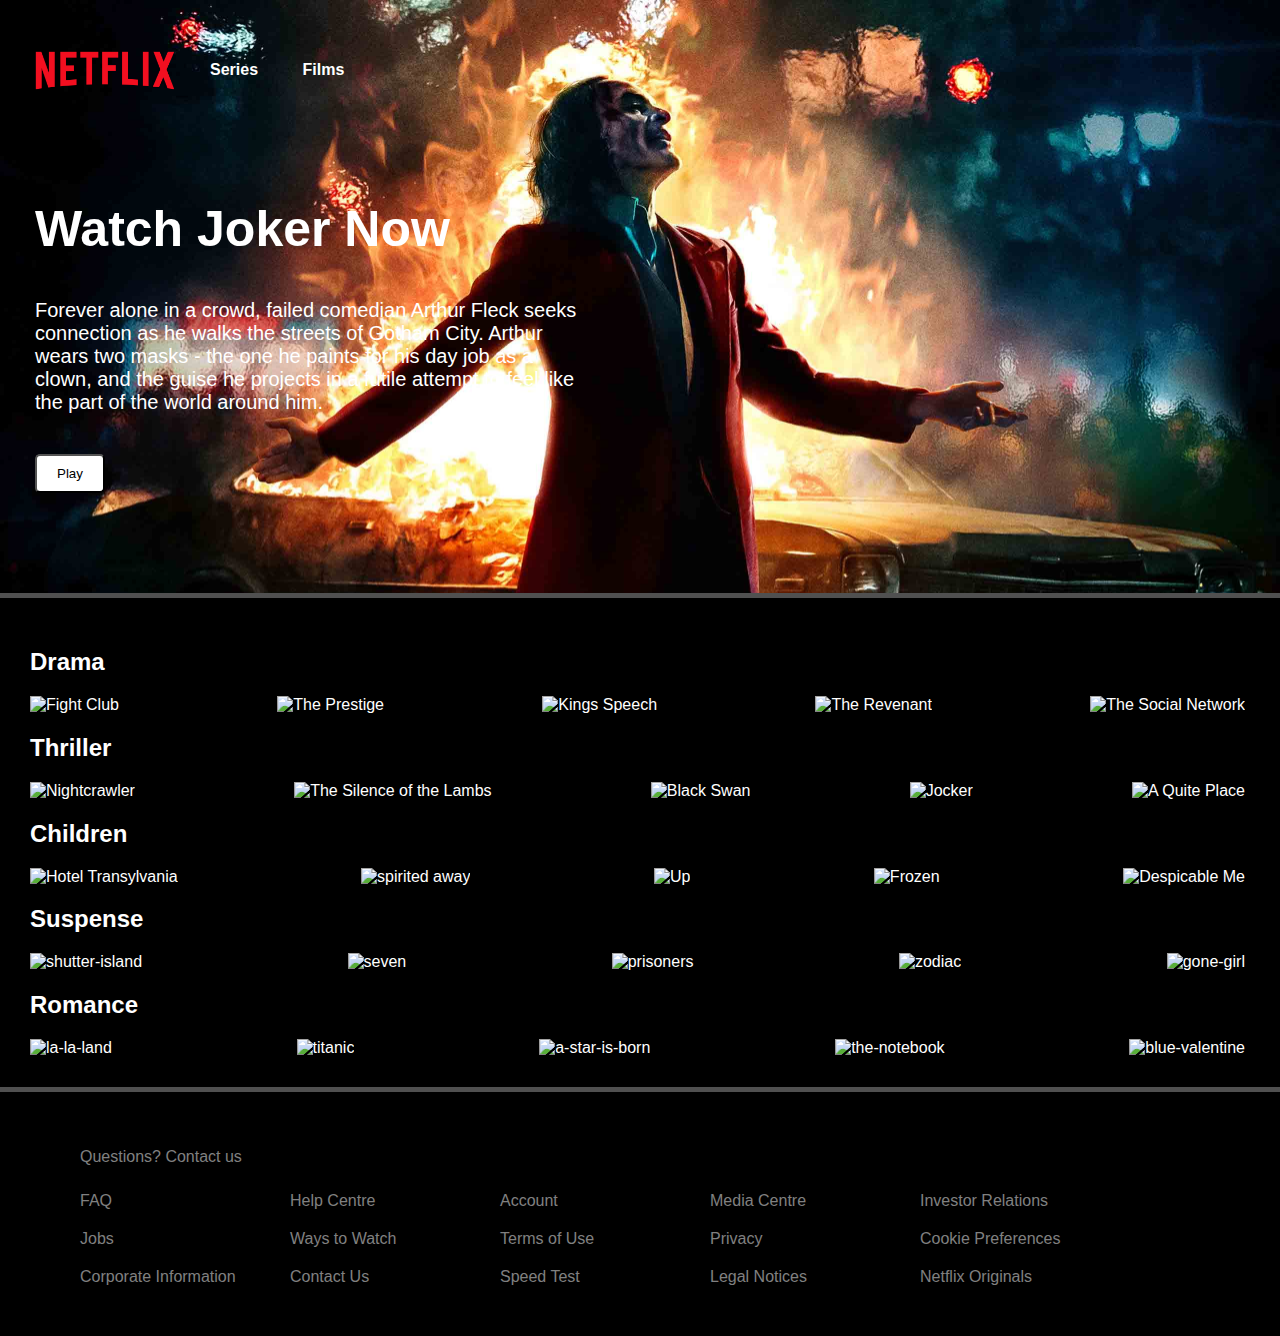
==== User/browse.html @ 4c60ebe0 "Add files via upload" ====
<!DOCTYPE html>
<html lang="en">

<head>
    <meta charset="UTF-8">
    <meta http-equiv="X-UA-Compatible" content="IE=edge">
    <meta name="viewport" content="width=device-width, initial-scale=1.0">
    <link rel="stylesheet" href="style.css">
    <title>Browse Netflix - Name</title>
</head>

<body>
    <div id="page">
        <div id="poster">
            <div id="header">
                <a href="../index.html"><img src="../images/NETFLIX.png" alt="logo-netflix" width="170vh"></a>
                <div id="category">
                    <a href="#" id="series-btn">Series</a>
                    <a href="#" id="films-btn">Films</a>
                </div>
            </div>
            <div id="poster-ele">
                <h2>Watch Joker Now</h2>
                <p class="desc">Forever alone in a crowd, failed comedian Arthur Fleck seeks connection as he walks the
                    streets of Gotham City. Arthur wears two masks - the one he paints for his day job as a clown, and
                    the guise he projects in a futile attempt to feel like the part of the world around him.</p>
                <button class="play">Play</button>
            </div>
        </div>
        <div id="films-series">
            <div id="Films">
                <div id="drama">
                    <h2>Drama</h2>
                    <div class="slide">
                        <div><img id="dram-1" class="card" src="images/films/drama/fight-club/small.jpg"
                                alt="Fight Club"></div>
                        <div><img id="dram-2" class="card" src="images/films/drama/the-prestige/small.jpg"
                                alt="The Prestige"></div>
                        <div><img id="dram-3" class="card" src="images/films/drama/kings-speech/small.jpg"
                                alt="Kings Speech"></div>
                        <div><img id="dram-4" class="card" src="images/films/drama/the-revenant/small.jpg"
                                alt="The Revenant"></div>
                        <div><img id="dram-5" class="card" src="images/films/drama/the-social-network/small.jpg"
                                alt="The Social Network"></div>
                    </div>
                    <div class="card-feature">
                        <div id="dram-1" class="cf">
                            <div class="card-desc">
                                <h2>Fight Club</h2>
                                <p>Unhappy with his capitalistic lifestyle, a white-collared insomniac forms an
                                    underground fight club with Tyler, a careless soap salesman. Soon, their venture
                                    spirals down into something sinister.</p>
                                <button class="play">Play</button>

                            </div>
                            <div class="card-img">
                                <img src="images/films/drama/fight-club/large.jpg" alt="fight-club">
                                <button class="close-cf">X</button>
                            </div>
                        </div>
                        <div id="dram-2" class="cf">
                            <div class="card-desc">
                                <h2>The Prestige</h2>
                                <p>Two friends and fellow magicians become bitter enemies after a sudden tragedy. As
                                    they devote themselves to this rivalry, they make sacrifices that bring them fame
                                    but with terrible consequences.</p>
                                <button class="play">Play</button>
                            </div>
                            <div class="card-img">
                                <img src="images/films/drama/the-prestige/large.jpg" alt="the-prestige">
                                <button class="close-cf">X</button>
                            </div>
                        </div>
                        <div id="dram-3" class="cf">
                            <div>
                                <h2>The King's Speech</h2>
                                <p>King George VI tries to overcome his stammering problem with the help of speech
                                    therapist Lionel Logue and makes himself worthy enough to lead his country through
                                    World War II.</p>
                                <button class="play">Play</button>
                            </div>
                            <div><img src="images/films/drama/kings-speech/large.jpg" alt="kings-speech">
                                <button class="close-cf">X</button>
                            </div>
                        </div>
                        <div id="dram-4" class="cf">
                            <div>
                                <h2>The Revenant</h2>
                                <p>Hugh Glass, a legendary frontiersman, is severely injured in a bear attack and is
                                    abandoned by his hunting crew. He uses his skills to survive and take revenge on his
                                    companion who betrayed him.</p>
                                <button class="play">Play</button>
                            </div>
                            <div><img src="images/films/drama/the-revenant/large.jpg" alt="the-revenant"><button class="close-cf">X</button></div>

                        </div>
                        <div id="dram-5" class="cf">
                            <div>
                                <h2>The Social Network</h2>
                                <p>Mark Zuckerberg creates a social networking site, Facebook, with his friend Eduardo's
                                    help. Though it turns out to be a successful venture, he severs ties with several
                                    people along the way.</p>
                                <button class="play">Play</button>
                            </div>
                            <div><img src="images/films/drama/the-social-network/large.jpg" alt="the-social-network">
                                <button class="close-cf">X</button>
                            </div>
                        </div>

                    </div>
                </div>
                <div id="thriller">
                    <h2>Thriller</h2>
                    <div class="slide">
                        <div><img id="thril-1" class="card" src="images/films/thriller/nightcrawler/small.jpg"
                                alt="Nightcrawler"></div>
                        <div><img id="thril-2" class="card"
                                src="images/films/thriller/the-silence-of-the-lambs/small.jpg"
                                alt="The Silence of the Lambs"></div>
                        <div><img id="thril-3" class="card" src="images/films/thriller/black-swan/small.jpg"
                                alt="Black Swan"></div>
                        <div><img id="thril-4" class="card" src="images/films/thriller/joker/small.jpg" alt="Jocker">
                        </div>
                        <div><img id="thril-5" class="card" src="images/films/thriller/a-quiet-place/small.jpg"
                                alt="A Quite Place"></div>
                    </div>
                    <div class="card-feature">
                        <div id="thril-1" class="cf">
                            <div>
                                <h2>Nightcrawler</h2>
                                <p>Louis Bloom, a petty thief, realises that he can make money by capturing photographs
                                    of crime scenes and starts resorting to extreme tactics to get them.</p>
                                <button class="play">Play</button>
                            </div>
                            <div><img src="images/films/thriller/nightcrawler/large.jpg" alt="Nightcrawler"><button class="close-cf">X</button></div>

                        </div>
                        <div id="thril-2" class="cf">
                            <div>
                                <h2>The Silence of the Lambs</h2>
                                <p>Clarice Starling, an FBI agent, seeks help from Hannibal Lecter, a psychopathic
                                    serial killer and former psychiatrist, in order to apprehend another serial killer
                                    who has been claiming female victims.</p>
                                <button class="play">Play</button>
                            </div>
                            <div><img src="images/films/thriller/the-silence-of-the-lambs/large.jpg"
                                    alt="the-silence-of-the-lambs"><button class="close-cf">X</button></div>

                        </div>
                        <div id="thril-3" class="cf">
                            <div>
                                <h2>Black Swan</h2>
                                <p>Nina, a ballerina, gets the chance to play the White Swan, Princess Odette. But she
                                    finds herself slipping into madness when Thomas, the artistic director, decides that
                                    Lily might fit the role better.</p>
                                <button class="play">Play</button>
                            </div>
                            <div><img src="images/films/thriller/black-swan/large.jpg" alt="black-swan"><button class="close-cf">X</button></div>

                        </div>
                        <div id="thril-4" class="cf">
                            <div>
                                <h2>Joker</h2>
                                <p>Arthur Fleck, a party clown, leads an impoverished life with his ailing mother.
                                    However, when society shuns him and brands him as a freak, he decides to embrace the
                                    life of crime and chaos.</p>
                                <button class="play">Play</button>
                            </div>
                            <div><img src="images/films/thriller/joker/large.jpg" alt="Jocker"><button class="close-cf">X</button></div>

                        </div>
                        <div id="thril-5" class="cf">
                            <div>
                                <h2>A Quiet Place</h2>
                                <p>A family struggles for survival in a world where most humans have been killed by
                                    blind but noise-sensitive creatures. They are forced to communicate in sign language
                                    to keep the creatures at bay.</p>
                                <button class="play">Play</button>
                            </div>
                            <div><img src="images/films/thriller/a-quiet-place/large.jpg" alt="a-quiet-place"><button class="close-cf">X</button></div>
                        </div>
                    </div>
                </div>
                <div id="children">
                    <h2>Children</h2>
                    <div class="slide">
                        <div><img id="child-1" class="card" src="images/films/children/hotel-transylvania/small.jpg"
                                alt="Hotel Transylvania"></div>
                        <div><img id="child-2" class="card" src="images/films/children/spirited-away/small.jpg"
                                alt="spirited away"></div>
                        <div><img id="child-3" class="card" src="images/films/children/up/small.jpg" alt="Up"></div>
                        <div><img id="child-4" class="card" src="images/films/children/frozen/small.jpg" alt="Frozen">
                        </div>
                        <div><img id="child-5" class="card" src="images/films/children/despicable-me/small.jpg"
                                alt="Despicable Me"></div>
                    </div>
                    <div class="card-feature">
                        <div id="child-1" class="cf">
                            <div>
                                <h2>Hotel Transylvania</h2>
                                <p>Count Dracula runs a high-end resort for monsters and is overprotective of his
                                    daughter, Mavis. When a human named Johnny enters the hotel, Dracula tries to
                                    prevent Mavis from falling for him.</p>
                                <button class="play">Play</button>
                            </div>
                            <div><img src="images/films/children/hotel-transylvania/large.jpg" alt="hotel-transylvania"><button class="close-cf">X</button>
                            </div>

                        </div>
                        <div id="child-2" class="cf">
                            <div>
                                <h2>Spirited Away</h2>
                                <p>Ten-year-old Chihiro and her parents end up at an abandoned amusement park inhabited
                                    by supernatural beings. Soon, she learns that she must work to free her parents who
                                    have been turned into pigs.</p>
                                <button class="play">Play</button>
                            </div>
                            <div><img src="images/films/children/spirited-away/large.jpg" alt="spirited-away"><button class="close-cf">X</button></div>
                        </div>
                        <div id="child-3" class="cf">
                            <div>
                                <h2>Up</h2>
                                <p>Carl, an old widower, goes off on an adventure in his flying house in search of
                                    Paradise Falls, his wife's dream destination.</p>
                                <button class="play">Play</button>
                            </div>
                            <div><img src="images/films/children/up/large.jpg" alt="Up"><button class="close-cf">X</button></div>

                        </div>
                        <div id="child-4" class="cf">
                            <div>
                                <h2>Frozen</h2>
                                <p>Three snowboarders are stranded on a chairlift while riding up Mount Holliston. When
                                    the night lights suddenly go off, they either need to find their way down or freeze
                                    to death.</p>
                                <button class="play">Play</button>
                            </div>
                            <div><img src="images/films/children/frozen/large.jpg" alt="frozen"><button class="close-cf">X</button></div>

                        </div>
                        <div id="child-5" class="cf">
                            <div>
                                <h2>Despicable Me</h2>
                                <p>Gru, a criminal mastermind, adopts three orphans as pawns to carry out the biggest
                                    heist in history. His life takes an unexpected turn when the little girls see him as
                                    their potential father.</p>
                                <button class="play">Play</button>
                            </div>
                            <div><img src="images/films/children/despicable-me/large.jpg" alt="despicable-me"><button class="close-cf">X</button></div>

                        </div>
                    </div>
                </div>
                <div id="suspense">
                    <h2>Suspense</h2>
                    <div class="slide">
                        <div><img id="susp-1" class="card" src="images/films/suspense/shutter-island/small.jpg"
                                alt="shutter-island"></div>
                        <div><img id="susp-2" class="card" src="images/films/suspense/seven/small.jpg" alt="seven">
                        </div>
                        <div><img id="susp-3" class="card" src="images/films/suspense/prisoners/small.jpg"
                                alt="prisoners"></div>
                        <div><img id="susp-4" class="card" src="images/films/suspense/zodiac/small.jpg" alt="zodiac">
                        </div>
                        <div><img id="susp-5" class="card" src="images/films/suspense/gone-girl/small.jpg"
                                alt="gone-girl"></div>
                    </div>
                    <div class="card-feature">
                        <div id="susp-1" class="cf">
                            <div>
                                <h2>Shutter Island</h2>
                                <p>Teddy Daniels and Chuck Aule, two US marshals, are sent to an asylum on a remote
                                    island in order to investigate the disappearance of a patient, where Teddy uncovers
                                    a shocking truth about the place.</p>
                                <button class="play">Play</button>
                            </div>
                            <div><img src="images/films/suspense/shutter-island/large.jpg" alt="shutter-island"><button class="close-cf">X</button></div>

                        </div>
                        <div id="susp-2" class="cf">
                            <div>
                                <h2>Seven</h2>
                                <p>A serial killer begins murdering people according to the seven deadly sins, and it is
                                    up to a detective who is about to retire and another who just moved to the city to
                                    bring him to justice.</p>
                                <button class="play">Play</button>
                            </div>
                            <div><img src="images/films/suspense/seven/large.jpg" alt="Seven"><button class="close-cf">X</button></div>

                        </div>
                        <div id="susp-3" class="cf">
                            <div>
                                <h2>Prisoners</h2>
                                <p>When the police take time to find Keller Dover's daughter and her friend, he decides
                                    to go on a search himself. His desperation leads him closer to finding the truth and
                                    also jeopardises his own life.</p>
                                <button class="play">Play</button>
                            </div>
                            <div><img src="images/films/suspense/prisoners/large.jpg" alt="Prisoners"><button class="close-cf">X</button></div>

                        </div>
                        <div id="susp-4" class="cf">
                            <div>
                                <h2>Zodiac</h2>
                                <p>Robert Graysmith, a cartoonist by profession, finds himself obsessively thinking
                                    about the Zodiac killer. He uses his puzzle-solving abilities to get closer to
                                    revealing the identity of the killer.</p>
                                <button class="play">Play</button>
                            </div>
                            <div><img src="images/films/suspense/zodiac/large.jpg" alt="Zodiac"><button class="close-cf">X</button></div>

                        </div>
                        <div id="susp-5" class="cf">
                            <div>
                                <h2>Gone Girl</h2>
                                <p>Nick Dunne discovers that the entire media focus has shifted on him when his wife,
                                    Amy Dunne, mysteriously disappears on the day of their fifth wedding anniversary.
                                </p>
                                <button class="play">Play</button>
                            </div>
                            <div><img src="images/films/suspense/gone-girl/large.jpg" alt="gone-girl"><button class="close-cf">X</button></div>
                        </div>
                    </div>
                </div>
                <div id="romance">
                    <h2>Romance</h2>
                    <div class="slide">
                        <div><img id="rom-1" class="card" src="images/films/romance/la-la-land/small.jpg"
                                alt="la-la-land"></div>
                        <div><img id="rom-2" class="card" src="images/films/romance/titanic/small.jpg" alt="titanic">
                        </div>
                        <div><img id="rom-3" class="card" src="images/films/romance/a-star-is-born/small.jpg"
                                alt="a-star-is-born"></div>
                        <div><img id="rom-4" class="card" src="images/films/romance/the-notebook/small.jpg"
                                alt="the-notebook"></div>
                        <div><img id="rom-5" class="card" src="images/films/romance/blue-valentine/small.jpg"
                                alt="blue-valentine"></div>
                    </div>
                    <div class="card-feature">
                        <div id="rom-1" class="cf">
                            <div>
                                <h2>La La Land</h2>
                                <p>When Sebastian, a pianist, and Mia, an actress, follow their passion and achieve
                                    success in their respective fields, they find themselves torn between their love for
                                    each other and their careers.</p>
                                <button class="play">Play</button>
                            </div>
                            <div><img src="images/films/romance/la-la-land/large.jpg" alt="la-la-land"><button class="close-cf">X</button></div>

                        </div>
                        <div id="rom-2" class="cf">
                            <div>
                                <h2>Titanic</h2>
                                <p>Seventeen-year-old Rose hails from an aristocratic family and is set to be married.
                                    When she boards the Titanic, she meets Jack Dawson, an artist, and falls in love
                                    with him.</p>
                                <button class="play">Play</button>
                            </div>
                            <div><img src="images/films/romance/titanic/large.jpg" alt="titanic"><button class="close-cf">X</button></div>

                        </div>
                        <div id="rom-3" class="cf">
                            <div>
                                <h2>A Star Is Born</h2>
                                <p>After falling in love with struggling artist Ally, Jackson, a musician, coaxes her to
                                    follow her dreams, while he battles with alcoholism and his personal demons.</p>
                                <button class="play">Play</button>
                            </div>
                            <div><img src="images/films/romance/a-star-is-born/large.jpg" alt="a-star-is-born"><button class="close-cf">X</button></div>

                        </div>
                        <div id="rom-4" class="cf">
                            <div>
                                <h2>The Notebook</h2>
                                <p>Duke reads the story of Allie and Noah, two lovers who were separated by fate, to Ms
                                    Hamilton, an old woman who suffers from dementia, on a daily basis out of his
                                    notebook.</p>
                                <button class="play">Play</button>
                            </div>
                            <div><img src="images/films/romance/the-notebook/large.jpg" alt="the-notebook"><button class="close-cf">X</button></div>

                        </div>
                        <div id="rom-5" class="cf">
                            <div>
                                <h2>Blue Valentine</h2>
                                <p>Cindy and Dean's dysfunctional marriage fails to stand the test of time as they try
                                    to raise their young daughter and rekindle their relationship.</p>
                                <button class="play">Play</button>
                            </div>
                            <div><img src="images/films/romance/blue-valentine/large.jpg" alt="blue-valentine"><button class="close-cf">X</button></div>
                        </div>
                    </div>
                </div>
            </div>
            <div id="Series">
                <div id="comedy">
                    <h2>Comedy</h2>
                    <div class="slide">
                        <div><img id="comedy-1" class="card" src="images/series/comedies/arrested-development/small.jpg"
                                alt="arrested-development"></div>
                        <div><img id="comedy-2" class="card" src="images/series/comedies/curb-your-enthusiasm/small.jpg"
                                alt="curb-your-enthusiasm"></div>
                        <div><img id="comedy-3" class="card" src="images/series/comedies/family-guy/small.jpg"
                                alt="family-guy"></div>
                        <div><img id="comedy-4" class="card" src="images/series/comedies/south-park/small.jpg"
                                alt="south-park"></div>
                        <div><img id="comedy-5" class="card" src="images/series/comedies/the-office/small.jpg"
                                alt="the-office"></div>
                    </div>
                    <div class="card-feature">
                        <div id="comedy-1" class="cf">
                            <div>
                                <h2>Arrested Development</h2>
                                <p>The Bluth family, once a prominent name in the business, loses everything after the
                                    head patriarch gets convicted for fraud. Now Michael, the only sane one in the
                                    family, must maintain peace at home.</p>
                                <button class="play">Play</button>
                            </div>
                            <div><img src="images/series/comedies/arrested-development/large.jpg"
                                    alt="arrested-development"><button class="close-cf">X</button></div>

                        </div>
                        <div id="comedy-2" class="cf">
                            <div>
                                <h2>Curb Your Enthusiasm</h2>
                                <p>Larry David, a famous television writer and producer, gets into various misadventures
                                    with his friends and celebrity colleagues in Los Angeles.</p>
                                <button class="play">Play</button>
                            </div>
                            <div><img src="images/series/comedies/curb-your-enthusiasm/large.jpg"
                                    alt="curb-your-enthusiasm"><button class="close-cf">X</button></div>

                        </div>
                        <div id="comedy-3" class="cf">
                            <div>
                                <h2>Family Guy</h2>
                                <p>Peter Griffin and his family of two teenagers, a smart dog, a devilish baby and his
                                    wife find themselves in some of the most hilarious scenarios.</p>
                                <button class="play">Play</button>
                            </div>
                            <div><img src="images/series/comedies/family-guy/large.jpg" alt="family-guy"><button class="close-cf">X</button></div>

                        </div>
                        <div id="comedy-4" class="cf">
                            <div>
                                <h2>South Park</h2>
                                <p>Stan, Kyle, Eric and Kenny are four foul-mouthed friends who live in South Park. They
                                    have several bizarre misadventures in and around town, involving both the ordinary
                                    and supernatural.</p>
                                <button class="play">Play</button>
                            </div>
                            <div><img src="images/series/comedies/south-park/large.jpg" alt="south-park"><button class="close-cf">X</button></div>

                        </div>
                        <div id="comedy-5" class="cf">
                            <div>
                                <h2>The Office</h2>
                                <p>A motley group of office workers go through hilarious misadventures at the Scranton,
                                    Pennsylvania, branch of the Dunder Mifflin Paper Company.</p>
                                <button class="play">Play</button>
                            </div>
                            <div><img src="images/series/comedies/the-office/large.jpg" alt="the-office"><button class="close-cf">X</button></div>

                        </div>
                    </div>
                </div>
                <div id="crime">
                    <h2>Crime</h2>
                    <div class="slide">
                        <div><img id="crime-1" class="card" src="images/series/crime/long-shot/small.jpg"
                                alt="long-shot"></div>
                        <div><img id="crime-2" class="card" src="images/series/crime/making-a-murderer/small.jpg"
                                alt="making-a-murderer"></div>
                        <div><img id="crime-3" class="card" src="images/series/crime/the-confession-killer/small.jpg"
                                alt="the-confession-killer"></div>
                        <div><img id="crime-4" class="card" src="images/series/crime/the-innocent-man/small.jpg"
                                alt="the-innocent-man"></div>
                        <div><img id="crime-5" class="card" src="images/series/crime/the-staircase/small.jpg"
                                alt="the-staircase"></div>
                    </div>
                    <div class="card-feature">
                        <div id="crime-1" class="cf">
                            <div>
                                <h2>Long Shot</h2>
                                <p>An innocent man is accused of murder, leading his attorney on a wild chase to confirm
                                    his alibi using raw footage from a television show.</p>
                                <button class="play">Play</button>
                            </div>
                            <div><img src="images/series/crime/long-shot/large.jpg" alt="long-shot"><button class="close-cf">X</button></div>
                        </div>
                        <div id="crime-2" class="cf">
                            <div>
                                <h2>Making a Murderer</h2>
                                <p>Exonerated after spending nearly two decades in prison for a crime he did not commit,
                                    Steven Avery filed suit against Manitowoc County, Wis., and several individuals
                                    involved with his arrest.</p>
                                <button class="play">Play</button>
                            </div>
                            <div><img src="images/series/crime/making-a-murderer/large.jpg" alt="making-a-murderer"><button class="close-cf">X</button></div>
                            
                        </div>
                        <div id="crime-3" class="cf">
                            <div>
                                <h2>The Confession Killer</h2>
                                <p>In the 1980s, Henry Lee Lucas confessed to hundreds of murders, which allowed
                                    grieving families to get closure for the unsolved cases. There was no direct
                                    evidence linking Lucas to the crime scenes.</p>
                                <button class="play">Play</button>
                            </div>
                            <div><img src="images/series/crime/the-confession-killer/large.jpg" alt="the-confession-killer"><button class="close-cf">X</button></div>
                            
                        </div>
                        <div id="crime-4" class="cf">
                            <div>
                                <h2>The Innocent Man</h2>
                                <p>Two murders that shook the small town of Ada, Okla., in the 1980s gained national
                                    attention and even led to renowned author John Grisham writing a nonfiction book
                                    about the crimes.</p>
                                <button class="play">Play</button>
                            </div>
                            <div><img src="images/series/crime/the-innocent-man/large.jpg" alt="the-innocent-man"><button class="close-cf">X</button></div>
                            
                        </div>
                        <div id="crime-5" class="cf">
                            <div>
                                <h2>Death on the Staircase</h2>
                                <p>In 2001 novelist Michael Peterson's wife died, and he claimed she perished after
                                    falling down stairs at their home. The medical examiner, however, determined that
                                    she had been beaten with a weapon, which led to Peterson becoming a suspect in what
                                    would become a murder investigation.</p>
                                <button class="play">Play</button>
                            </div>
                            <div><img src="images/series/crime/the-staircase/large.jpg" alt="the-staircase"><button class="close-cf">X</button></div>
                            
                        </div>
                    </div>
                </div>
                <div id="Children">
                    <h2>Children</h2>
                    <div class="slide">
                        <div><img id="childs-1" class="card" src="images/series/children/arthur/small.jpg" alt="Arthur"></div>
                        <div><img id="childs-2" class="card" src="images/series/children/dora-the-explorer/small.jpg"
                            alt="dora-the-explorer"></div>
                        <div><img id="childs-3" class="card" src="images/series/children/paw-patrol/small.jpg"
                            alt="paw-patrol"></div>
                        <div><img id="childs-4" class="card" src="images/series/children/peppa-pig/small.jpg"
                            alt="peppa-pig"></div>
                        <div><img id="childs-5" class="card" src="images/series/children/spongebob/small.jpg"
                            alt="spongebob"></div>
                    </div>
                    <div class="card-feature">
                        <div id="childs-1" class="cf">
                            <div>
                                <h2>Arthur</h2>
                                <p>Learn about the family of insects that are invertebrate and have an exoskeleton.</p>
                                <button class="play">Play</button>
                            </div>
                            <div><img src="images/series/children/arthur/large.jpg" alt="arthur"><button class="close-cf">X</button></div>
                            
                        </div>
                        <div id="childs-2" class="cf">
                            <div>
                                <h2>Dora the Explorer</h2>
                                <p>An eight-year-old courageous girl, Dora, embarks on a trip with her best friend,
                                    Boots, in order to find something that interests her.</p>
                                <button class="play">Play</button>
                            </div>
                            <div><img src="images/series/children/dora-the-explorer/large.jpg" alt="dora-the-explorer"><button class="close-cf">X</button></div>
                            
                        </div>
                        <div id="childs-3" class="cf">
                            <div>
                                <h2>PAW Patrol</h2>
                                <p>Six brave puppies, captained by a tech-savvy ten-year-old boy, Ryder, work together
                                    to accomplish high-stakes rescue missions to safeguard the residents of the
                                    Adventure Bay community.</p>
                                <button class="play">Play</button>
                            </div>
                            <div><img src="images/series/children/paw-patrol/large.jpg" alt="paw-patrol"><button class="close-cf">X</button></div>
                            
                        </div>
                        <div id="childs-4" class="cf">
                            <div>
                                <h2>Peppa</h2>
                                <p>Peppa, an outgoing preschool pig, participates in many energetic activities. She
                                    learns something new every day and has a lot of fun with her family and friends.</p>
                                <button class="play">Play</button>
                            </div>
                            <div><img src="images/series/children/peppa-pig/large.jpg" alt="peppa-pig"><button class="close-cf">X</button></div>
                            
                        </div>
                        <div id="childs-5" class="cf">
                            <div>
                                <h2>SpongeBob SquarePants</h2>
                                <p>A yellow sea sponge named SpongeBob SquarePants, who enjoys being a cook at Krusty
                                    Krab, lives in the Pacific Ocean. He embarks on various adventures with his friends
                                    at Bikini Bottom.</p>
                                <button class="play">Play</button>
                            </div>
                            <div><img src="images/series/children/spongebob/large.jpg" alt="SpongeBob"><button class="close-cf">X</button></div>
                            
                        </div>
                    </div>
                </div>
                <div id="documentary">
                    <h2>Documentary</h2>
                    <div class="slide">
                        <div><img id="doc-1" class="card" src="images/series/documentaries/amanda-knox/small.jpg"
                            alt="amanda-knox"></div>
                        <div><img id="doc-2" class="card" src="images/series/documentaries/citizenfour/small.jpg"
                            alt="citizenfour"></div>
                        <div><img id="doc-3" class="card" src="images/series/documentaries/man-on-wire/small.jpg"
                            alt="man-on-wire"></div>
                        <div><img id="doc-4" class="card" src="images/series/documentaries/super-size-me/small.jpg"
                            alt="super-size-me"></div>
                        <div><img id="doc-5" class="card" src="images/series/documentaries/tiger-king/small.jpg"
                            alt="tiger-king"></div>
                    </div>
                    <div class="card-feature">
                        <div id="doc-1" class="cf">
                            <div>
                                <h2>Amanda Knox</h2>
                                <p>The story of the trial, conviction and acquittal of Amanda Knox for the murder of an
                                    exchange student in Italy.</p>
                                <button class="play">Play</button>
                            </div>
                            <div><img src="images/series/documentaries/amanda-knox/large.jpg" alt="amanda-knox"><button class="close-cf">X</button></div>
                            
                        </div>
                        <div id="doc-2" class="cf">
                            <div>
                                <h2>Citizenfour</h2>
                                <p>After Laura Poitras received encrypted emails from someone with information on the
                                    government's massive covert-surveillance programs, she and reporter Glenn Greenwald
                                    flew to Hong Kong to meet the sender, who turned out to be Edward Snowden.</p>
                                <button class="play">Play</button>
                            </div>
                            <div><img src="images/series/documentaries/citizenfour/large.jpg" alt="citizenfour"><button class="close-cf">X</button></div>
                            
                        </div>
                        <div id="doc-3" class="cf">
                            <div>
                                <h2>Man on Wire</h2>
                                <p>Using actual footage from the event seamlessly mingled with new re-enactments,
                                    filmmaker James Marsh masterfully recreates high-wire daredevil Philippe Petit's
                                    1974 stunt: performing acrobatics on a thin wire strung between the Twin Towers of
                                    the World Trade Center.</p>
                                <button class="play">Play</button>
                            </div>
                            <div><img src="images/series/documentaries/man-on-wire/large.jpg" alt="man-on-wire"><button class="close-cf">X</button></div>
                            
                        </div>
                        <div id="doc-4" class="cf">
                            <div>
                                <h2>Super Size Me</h2>
                                <p>Director Morgan Spurlock's social experiment in fast-food gastronomy sees him
                                    attempting to subsist uniquely on food from the McDonald's menu for an entire month.
                                    In the process his weight balloons, his energy level plummets and he experiences all
                                    sorts of unexpected -- and terrifying -- side effect.</p>
                                <button class="play">Play</button>
                            </div>
                            <div><img src="images/series/documentaries/super-size-me/large.jpg" alt="super-size-me"><button class="close-cf">X</button></div>
                            
                        </div>
                        <div id="doc-5" class="cf">
                            <div>
                                <h2>Tiger King</h2>
                                <p>An exploration of big cat breeding and its bizarre underworld, populated by eccentric
                                    characters, namely zoo operator Joseph Maldonado-Passage.</p>
                                <button class="play">Play</button>
                            </div>
                            <div><img src="images/series/documentaries/tiger-king/large.jpg" alt="tiger-king"><button class="close-cf">X</button></div>     
                        </div>
                    </div>
                </div>
                <div id="feel-good">
                    <h2>Feel Good</h2>
                    <div class="slide">
                        <div><img id="fg-1" class="card" src="images/series/feel-good/forrest-gump/small.jpg"
                            alt="forrest-gump"></div>
                        <div><img id="fg-2" class="card" src="images/series/feel-good/good-will-hunting/small.jpg"
                            alt="good-will-hunting"></div>
                        <div><img id="fg-3" class="card" src="images/series/feel-good/juno/small.jpg" alt="juno"></div>
                        <div><img id="fg-4" class="card" src="images/series/feel-good/midnight-in-paris/small.jpg"
                            alt="midnight-in-paris"></div>
                        <div><img id="fg-5" class="card" src="images/series/feel-good/school-of-rock/small.jpg"
                            alt="school-of-rock"></div>
                    </div>
                    <div class="card-feature">
                        <div id="fg-1" class="cf">
                            <div>
                                <h2>Forrest Gump</h2>
                                <p>Forrest, a man with low IQ, recounts the early years of his life when he found
                                    himself in the middle of key historical events. All he wants now is to be reunited
                                    with his childhood sweetheart, Jenny.</p>
                                <button class="play">Play</button>
                            </div>
                            <div><img src="images/series/feel-good/forrest-gump/large.jpg" alt="forrest-gump"><button class="close-cf">X</button></div>
                            
                        </div>
                        <div id="fg-2" class="cf">
                            <div>
                                <h2>Good Will Hunting</h2>
                                <p>Will Hunting, a genius in mathematics, solves all the difficult mathematical
                                    problems. When he faces an emotional crisis, he takes help from psychiatrist Dr Sean
                                    Maguireto, who helps him recover.</p>
                                <button class="play">Play</button>
                            </div>
                            <div><img src="images/series/feel-good/good-will-hunting/large.jpg" alt="good-will-hunting"><button class="close-cf">X</button></div>
                            
                        </div>
                        <div id="fg-3" class="cf">
                            <div>
                                <h2>Juno</h2>
                                <p>Social misfit Juno protects herself with a caustic wit, but her unplanned pregnancy
                                    has the teen getting more involved in the lives of her baby's adoptive parents than
                                    she expected.</p>
                                <button class="play">Play</button>
                            </div>
                            <div><img src="images/series/feel-good/juno/large.jpg" alt="juno"><button class="close-cf">X</button></div>
                            
                        </div>
                        <div id="fg-4" class="cf">
                            <div>
                                <h2>Midnight in Paris</h2>
                                <p>Gil arrives with his fiancee and her family in Paris for a vacation, even as he tries
                                    to finish his debut novel. He is beguiled by the city, which takes him to a time
                                    past, away from his fiancee.</p>
                                <button class="play">Play</button>
                            </div>
                            <div><img src="images/series/feel-good/midnight-in-paris/large.jpg" alt="midnight-in-paris"><button class="close-cf">X</button></div>
                            
                        </div>
                        <div id="fg-5" class="cf">
                            <div>
                                <h2>School of Rock</h2>
                                <p>Dewey Finn, an amateur rock enthusiast, slyly takes up his friend's job by posing as
                                    a substitute teacher. Bearing no qualifications for it, he instead starts training
                                    the students to form a band.</p>
                                <button class="play">Play</button>
                            </div>
                            <div><img src="images/series/feel-good/school-of-rock/large.jpg" alt="school-of-rock"><button class="close-cf">X</button></div>
                        </div>
                    </div>
                </div>
            </div>
        </div>
        <div id="footer">
            <p>Questions? Contact us</p>
            <ul id="footer-links">
                <li><a href="#">FAQ</a></li>
                <li><a href="#">Help Centre</a></li>
                <li><a href="#">Account</a></li>
                <li><a href="#">Media Centre</a></li>
                <li><a href="#">Investor Relations</a></li>
                <li><a href="#">Jobs</a></li>
                <li><a href="#">Ways to Watch</a></li>
                <li><a href="#">Terms of Use</a></li>
                <li><a href="#">Privacy</a></li>
                <li><a href="#">Cookie Preferences</a></li>
                <li><a href="#">Corporate Information</a></li>
                <li><a href="#">Contact Us</a></li>
                <li><a href="#">Speed Test</a></li>
                <li><a href="#">Legal Notices</a></li>
                <li><a href="#">Netflix Originals</a></li>
            </ul>
        </div>
    </div>
    <div id="video-player">
        <div id="vid-div"><video src="media/joker.mp4" id="vide" controls poster='media/joker.jpg'></video></div>
    </div>
    <script src="script.js"></script>
</body>

</html>
---- User/style.css ----
*{
    box-sizing: border-box;
}
body{
    background-color: black;
    margin: 0;
    padding: 0;
    color: white;
    font-family: 'Netflix Sans','Helvetica Neue',Helvetica,Arial,sans-serif;
}
a{
    text-decoration: none;
    color: white;
}
ul{
    list-style: none;
}
.desc{
    font-family: 'Arial';
    font-size: 20px;
    margin-bottom: 40px;
}
/* Header */
#header{
    display: flex;
    flex-direction: row;
    align-items: center;
    flex-wrap: wrap;
}
#category a{
    margin: 15px;
    padding: 5px;
    font-weight: bold;
}
#category a:hover{
    border-bottom: 1px solid white;
}
/* Poster */
#poster{
    background: url(media/joker.jpg);
    background-size: cover;
    background-repeat: no-repeat;
    padding: 20px;
    border-bottom: 5px solid rgb(80, 80, 80);
}
#poster-ele{
    width: 45%;
    margin: 80px 15px;
}
#poster-ele h2{
    font-size: 50px;
}
.play{
    background-color: white;
    color: black;
    border-radius: 5px;
    padding: 10px 20px;
}
.play:hover{
    cursor: pointer;
}
@media (max-width:650px)
{
    #header{
        justify-content: center;
    }
    #poster{
        background-position: center;
    }
    #poster-ele{
        width: auto;
        padding: 5px 10px ;
        margin: 15px 0;
        background-color: rgba(0, 0, 0, 0.5);
    }
    #poster-ele h2{
        font-size: 35px;
        margin: 0;
    }
}
/* Cards */
#films-series{
    border-bottom: 5px solid rgb(80, 80, 80);
    padding: 30px;
}
.slide{
    display: flex;
    flex-direction: row;
    justify-content: space-between;
    width: 100%;
}
.slide div{
    margin-right: 5px;
}
.slide div img{
    width: 100%;
    transition: 0.3s;
}
.slide div img:hover{
    transform: scale(1.2);
}
.cf{
    display: flex;
    flex-direction: row;
    align-items: center;
    justify-content: center;
    width: 100%;
}
.cf h2{
    font-size: 20px;
}
.cf p{
    max-width: 600px;
}
.cf img{
    max-width:100%;
}
@media (max-width:1000px)
{
    .cf{
        flex-wrap: wrap;
    }
}
.card-desc{
    width: 100%;
    display: flex;
    flex-direction: column;
    justify-content: space-evenly;
    align-items: flex-start;
}
.close-cf{
    position: absolute;
    float: right;
    right: 50px;
    margin-top: 20px;
    border: white 1px solid;
    border-radius: 50%;
    color: white;
    padding: 8px;
    background-color: rgba(0, 0, 0, 0);
}
/* none */
#Series,.cf{
    display: none;
}
/* Footer */
#footer{
    display: flex;
    flex-direction: column;
    justify-content: center;
    padding: 40px 80px;
    color: gray;
}
#footer-links{
    display: flex;
    flex-direction: row;
    flex-wrap: wrap;
    margin: 0;
    padding: 0;
    list-style: none;
}
#footer-links li{
    width: 200px;
    margin: 10px;
    margin-left: 0;
}
#footer-links a{
    color: gray;
}
#footer-links a:hover{
    text-decoration: underline;
}

/* Video Player */
#video-player{
    width: 100%;
    height: 100%;
    background-color: rgba(0, 0, 0, 0.5);

    position: fixed;
    top: 0;
    left: 0;
    z-index: 2;
    display: flex;
    justify-content: center;
    align-items: center;
    
    /* intially */
    display: none;
    padding: 70;
}
#video-player div{
    width: 70%;
}
@media(max-width:650px)
{
    #video-player div{
        width: 90%;
    }
}
#vide{
    width: 100%;
    border: 1px white solid;
}
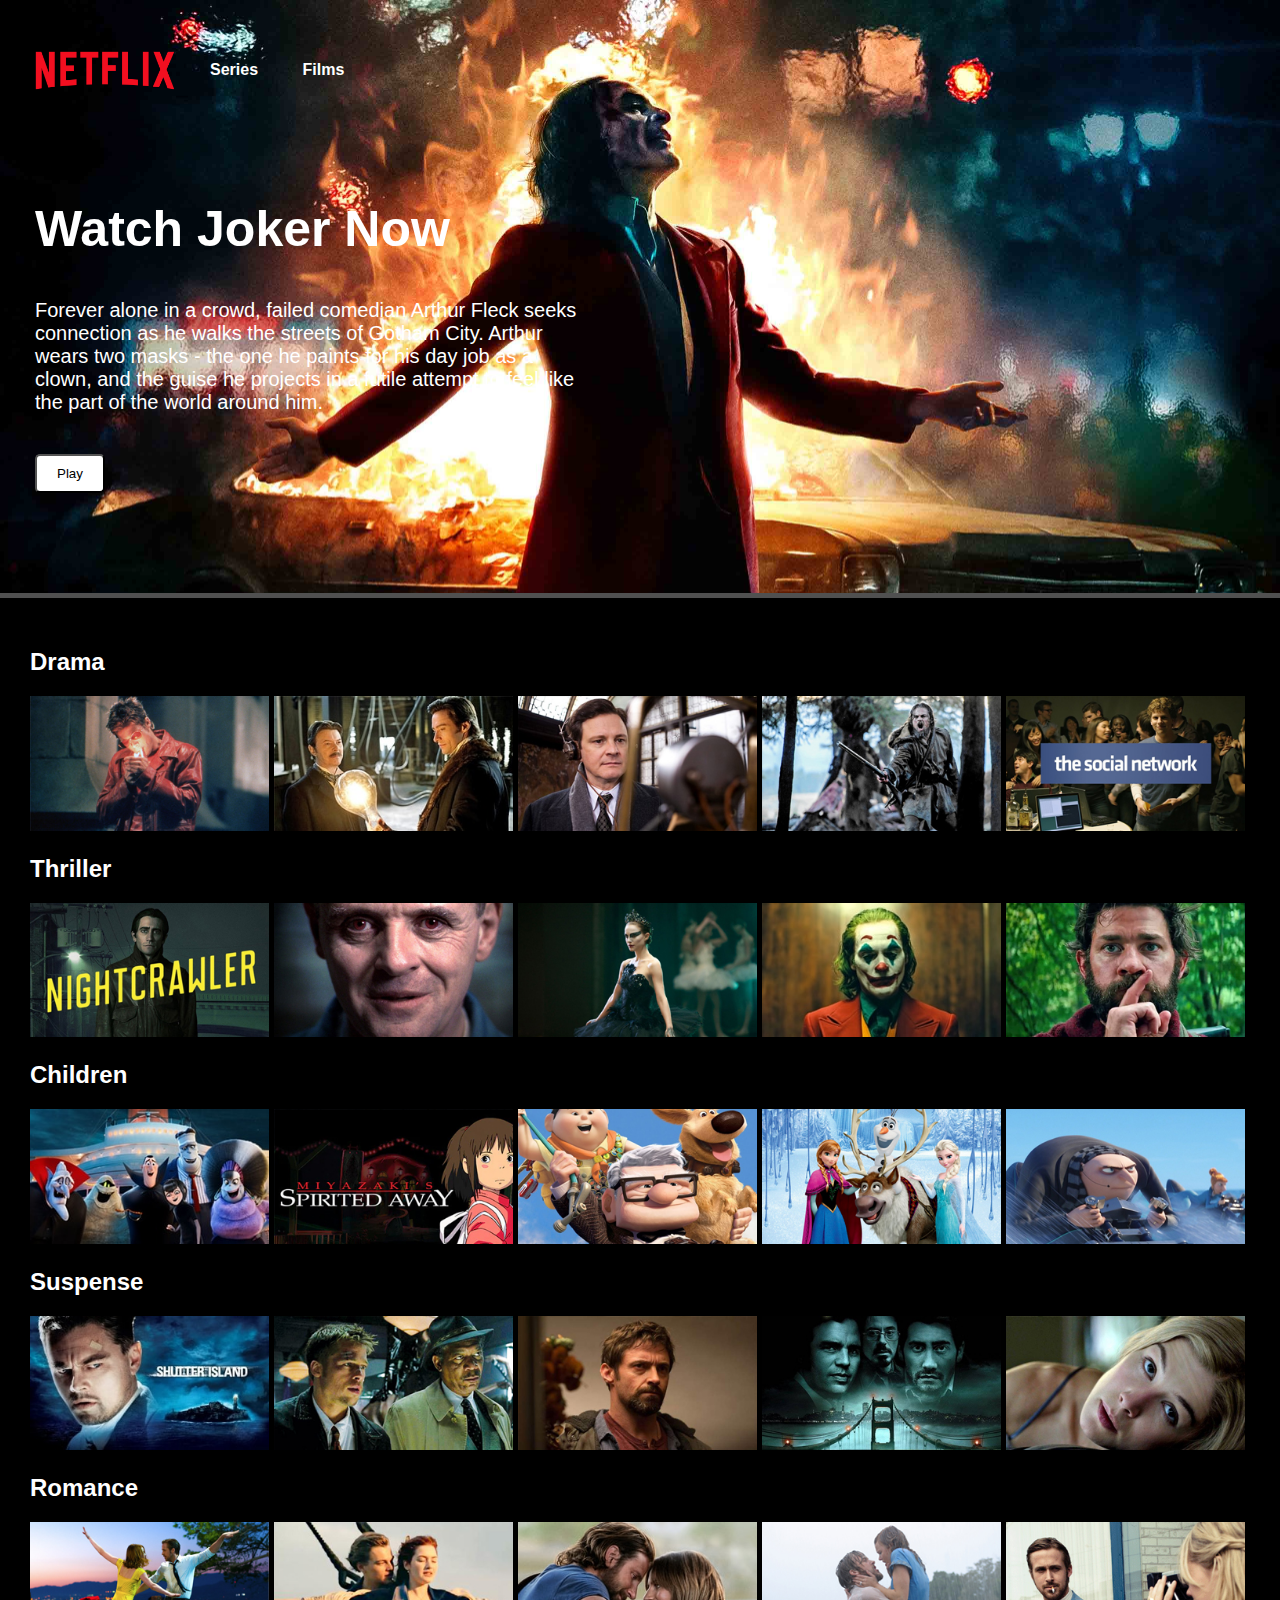
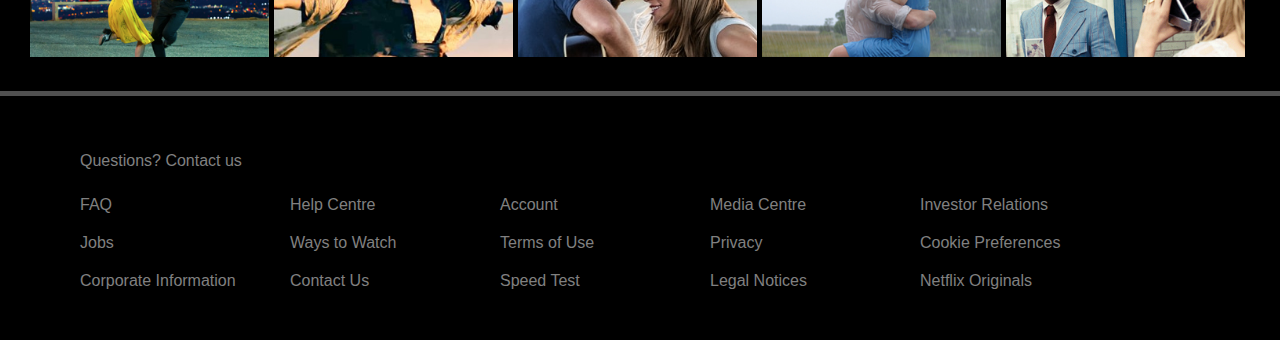
==== commit 3d289d51: "Update browse.html" ====
--- a/User/browse.html
+++ b/User/browse.html
@@ -6,7 +6,7 @@
     <meta http-equiv="X-UA-Compatible" content="IE=edge">
     <meta name="viewport" content="width=device-width, initial-scale=1.0">
     <link rel="stylesheet" href="style.css">
-    <title>Browse Netflix - Name</title>
+    <title>Browse Netflix</title>
 </head>
 
 <body>
@@ -772,4 +772,4 @@
     <script src="script.js"></script>
 </body>
 
-</html>+</html>
